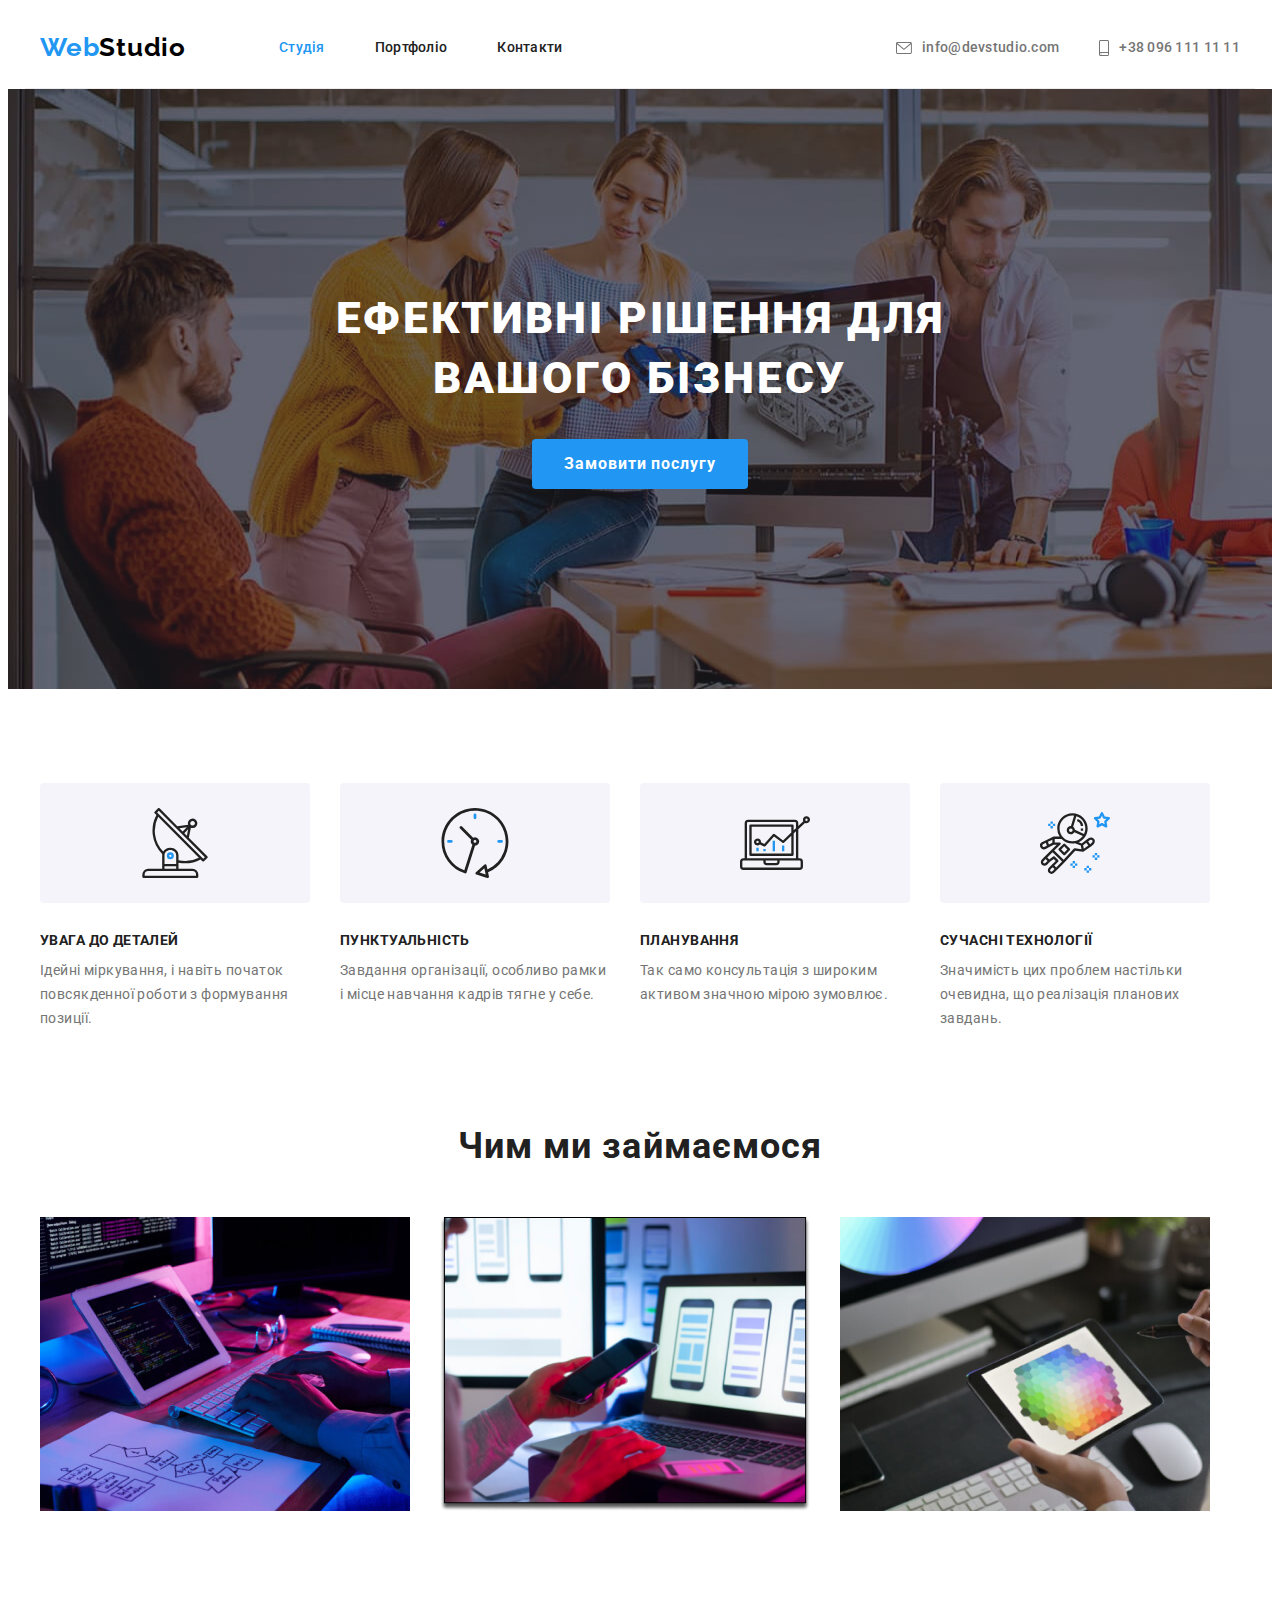
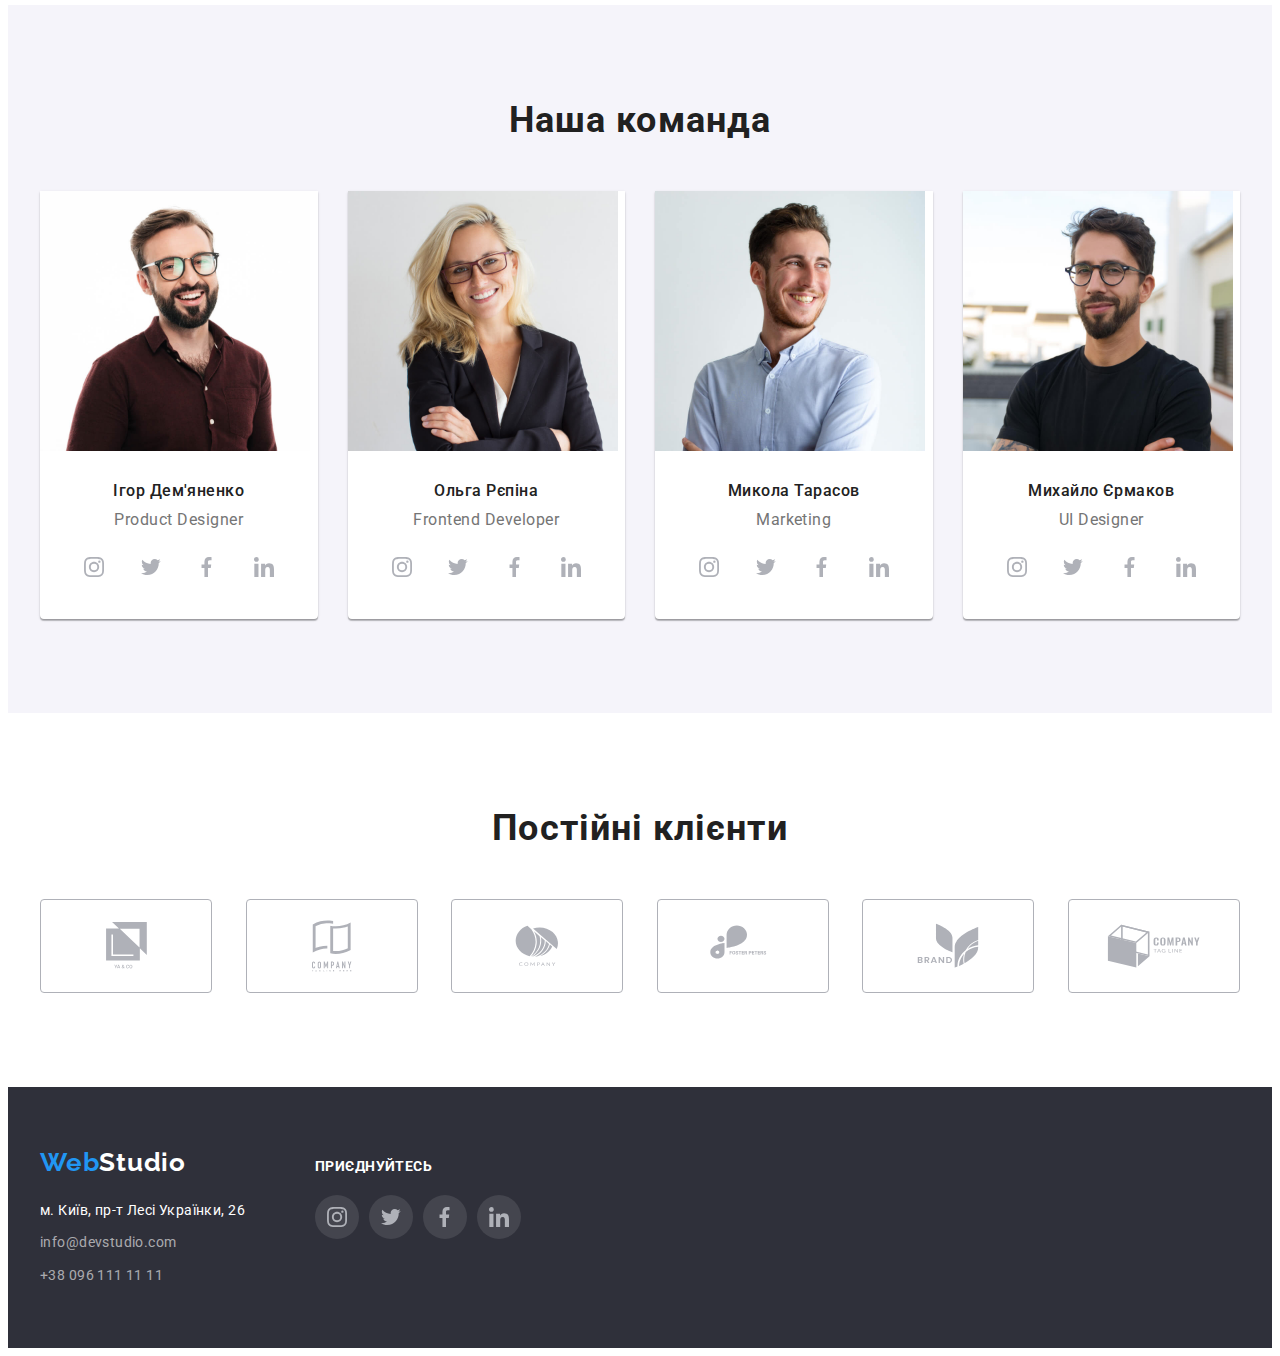
==== index.html @ ff81b197 "update html and css" ====
<!DOCTYPE html>
<html lang="uk">
  <head>
    <meta charset="UTF-8" />
    <meta http-equiv="X-UA-Compatible" content="IE=edge" />
    <meta name="viewport" content="width=device-width, initial-scale=1.0" />
    <title>WebStudio</title>
    <link
      href="https://fonts.googleapis.com/css2?family=Raleway:wght@700&family=Roboto:wght@400;500;700;900&display=swap"
      rel="stylesheet"
    />
    <link
      rel="stylesheet"
      href="https://cdnjs.cloudflare.com/ajax/libs/modern-normalize/1.1.0/modern-normalize.min.css"
      integrity="sha512-wpPYUAdjBVSE4KJnH1VR1HeZfpl1ub8YT/NKx4PuQ5NmX2tKuGu6U/JRp5y+Y8XG2tV+wKQpNHVUX03MfMFn9Q=="
      crossorigin="anonymous"
      referrerpolicy="no-referrer"
    />
    <link rel="stylesheet" href="./css/style.css" />
  </head>
  <body>
    <!-- Шапка сайта -->
    <header>
      <div class="container head">
        <nav class="nav">
          <a href="./index.html" class="logo"><span>Web</span>Studio</a>
          <ul class="site-nav">
            <li class="nav-item">
              <a href="./index.html" class="nav-link current">Студія</a>
            </li>
            <li class="nav-item">
              <a href="./portfolio.html" class="nav-link">Портфоліо</a>
            </li>
            <li class="nav-item">
              <a href="#Контакти" class="nav-link">Контакти</a>
            </li>
          </ul>
        </nav>
        <ul class="address-nav">
          <li class="address">
            <a href="mailto:info@devstudio.com" class="nav-link">
              <svg class="mail">
                <use
                  href="./images/icons.svg#icon-mail"
                  width="16"
                  height="12"
                ></use>
              </svg>
              info@devstudio.com</a
            >
          </li>
          <li class="address">
            <a href="tel:+380961111111" class="nav-link">
              <svg class="mail telephone">
                <use
                  href="./images/icons.svg#icon-telephone"
                  width="10"
                  height="16"
                ></use>
              </svg>
              +38 096 111 11 11</a
            >
          </li>
        </ul>
      </div>
    </header>
    <main>
      <!-- Герой -->
      <section class="section features">
        <div class="container">
          <h1 class="title">Ефективні рішення для вашого бізнесу</h1>
          <button type="button" class="button-title">Замовити послугу</button>
        </div>
      </section>
      <!-- Особливості -->
      <section class="section">
        <div class="container">
          <h2 class="visually-hidden">Наші переваги</h2>
          <ul class="advant">
            <li class="advant-item">
              <div class="advant-icon">
                <svg class="icon">
                  <use
                    href="./images/icons.svg#icon-antenna"
                    width="70"
                    height="70"
                  ></use>
                </svg>
              </div>
              <h3 class="item">Увага до деталей</h3>
              <p class="text">
                Ідейні міркування, і навіть початок повсякденної роботи з
                формування позиції.
              </p>
            </li>
            <li class="advant-item">
              <div class="advant-icon">
                <svg class="icon">
                  <use
                    href="./images/icons.svg#icon-clock"
                    width="70"
                    height="70"
                  ></use>
                </svg>
              </div>
              <h3 class="item">Пунктуальність</h3>
              <p class="text">
                Завдання організації, особливо рамки і місце навчання кадрів
                тягне у себе.
              </p>
            </li>
            <li class="advant-item">
              <div class="advant-icon">
                <svg class="icon">
                  <use
                    href="./images/icons.svg#icon-comp"
                    width="70"
                    height="70"
                  ></use>
                </svg>
              </div>
              <h3 class="item">Планування</h3>
              <p class="text">
                Так само консультація з широким активом значною мірою зумовлює.
              </p>
            </li>
            <li class="advant-item">
              <div class="advant-icon">
                <svg class="icon">
                  <use
                    href="./images/icons.svg#icon-astronaut"
                    width="70"
                    height="70"
                  ></use>
                </svg>
              </div>
              <h3 class="item">Сучасні технології</h3>
              <p class="text">
                Значимість цих проблем настільки очевидна, що реалізація
                планових завдань.
              </p>
            </li>
          </ul>
        </div>
      </section>
      <!-- Чим ми займаємося -->
      <section class="section-about">
        <div class="container">
          <h2 class="title-second">Чим ми займаємося</h2>
          <ul class="about">
            <li class="about-item">
              <img
                class="img"
                src="./images/work/program.jpg"
                alt="Руки на клавіатурі перед монітором"
                width="370"
                height="294"
              />
            </li>
            <li class="about-item">
              <img
                class="img"
                src="./images/work/application.jpg"
                alt="Людина тримає в руці мобільний телефон та працює за ноутбуком"
                width="370"
                height="294"
              />
            </li>
            <li class="about-item">
              <img
                class="img"
                src="./images/work/design.jpg"
                alt="Людина працює на планшеті з палітрою кольорів"
                width="370"
                height="294"
              />
            </li>
          </ul>
        </div>
      </section>
      <!-- Наша команда -->
      <section class="command">
        <div class="container">
          <h2 class="title-second">Наша команда</h2>
          <ul class="command-list">
            <li class="command-item">
              <img
                class="img"
                src="./images/our-team/igor-demianenko.jpg"
                alt="Хлопець в окулярах посміхається"
                width="270"
                height="260"
              />
              <div class="description">
                <h3 class="name">Ігор Дем'яненко</h3>
                <p lang="en" class="profession">Product Designer</p>
                <ul class="social-list">
                  <li class="social-item">
                    <a class="social-link" href="">
                      <svg class="social-icon" width="20" , height="20">
                        <use href="./images/icons.svg#icon-instagram"></use>
                      </svg>
                    </a>
                  </li>
                  <li class="social-item">
                    <a class="social-link" href="">
                      <svg class="social-icon" width="20" , height="20">
                        <use href="./images/icons.svg#icon-twitter"></use>
                      </svg>
                    </a>
                  </li>
                  <li class="social-item">
                    <a class="social-link" href="">
                      <svg class="social-icon" width="20" , height="20">
                        <use href="./images/icons.svg#icon-facebook"></use>
                      </svg>
                    </a>
                  </li>
                  <li class="social-item">
                    <a class="social-link" href="">
                      <svg class="social-icon" width="20" , height="20">
                        <use href="./images/icons.svg#icon-linkedin"></use>
                      </svg>
                    </a>
                  </li>
                </ul>
              </div>
            </li>
            <li class="command-item">
              <img
                class="img"
                src="./images/our-team/olga-repina.jpg"
                alt="Дівчина посміхається"
                width="270"
                height="260"
              />
              <div class="description">
                <h3 class="name">Ольга Рєпіна</h3>
                <p lang="en" class="profession">Frontend Developer</p>
                <ul class="social-list">
                  <li class="social-item">
                    <a class="social-link" href="">
                      <svg class="social-icon" width="20" , height="20">
                        <use href="./images/icons.svg#icon-instagram"></use>
                      </svg>
                    </a>
                  </li>
                  <li class="social-item">
                    <a class="social-link" href="">
                      <svg class="social-icon" width="20" , height="20">
                        <use href="./images/icons.svg#icon-twitter"></use>
                      </svg>
                    </a>
                  </li>
                  <li class="social-item">
                    <a class="social-link" href="">
                      <svg class="social-icon" width="20" , height="20">
                        <use href="./images/icons.svg#icon-facebook"></use>
                      </svg>
                    </a>
                  </li>
                  <li class="social-item">
                    <a class="social-link" href="">
                      <svg class="social-icon" width="20" , height="20">
                        <use href="./images/icons.svg#icon-linkedin"></use>
                      </svg>
                    </a>
                  </li>
                </ul>
              </div>
            </li>
            <li class="command-item">
              <img
                class="img"
                src="./images/our-team/mykola-tarasov.jpg"
                alt="Хлопець посміхається"
                width="270"
                height="260"
              />
              <div class="description">
                <h3 class="name">Микола Тарасов</h3>
                <p lang="en" class="profession">Marketing</p>
                <ul class="social-list">
                  <li class="social-item">
                    <a class="social-link" href="">
                      <svg class="social-icon" width="20" , height="20">
                        <use href="./images/icons.svg#icon-instagram"></use>
                      </svg>
                    </a>
                  </li>
                  <li class="social-item">
                    <a class="social-link" href="">
                      <svg class="social-icon" width="20" , height="20">
                        <use href="./images/icons.svg#icon-twitter"></use>
                      </svg>
                    </a>
                  </li>
                  <li class="social-item">
                    <a class="social-link" href="">
                      <svg class="social-icon" width="20" , height="20">
                        <use href="./images/icons.svg#icon-facebook"></use>
                      </svg>
                    </a>
                  </li>
                  <li class="social-item">
                    <a class="social-link" href="">
                      <svg class="social-icon" width="20" , height="20">
                        <use href="./images/icons.svg#icon-linkedin"></use>
                      </svg>
                    </a>
                  </li>
                </ul>
              </div>
            </li>
            <li class="command-item">
              <img
                class="img"
                src="./images/our-team/mykhailo-ermakov.jpg"
                alt="Хлопець в окулярах посміхається"
                width="270"
                height="260"
              />
              <div class="description">
                <h3 class="name">Михайло Єрмаков</h3>
                <p lang="en" class="profession">UI Designer</p>
                <ul class="social-list">
                  <li class="social-item">
                    <a class="social-link" href="">
                      <svg class="social-icon" width="20" , height="20">
                        <use href="./images/icons.svg#icon-instagram"></use>
                      </svg>
                    </a>
                  </li>
                  <li class="social-item">
                    <a class="social-link" href="">
                      <svg class="social-icon" width="20" , height="20">
                        <use href="./images/icons.svg#icon-twitter"></use>
                      </svg>
                    </a>
                  </li>
                  <li class="social-item">
                    <a class="social-link" href="">
                      <svg class="social-icon" width="20" , height="20">
                        <use href="./images/icons.svg#icon-facebook"></use>
                      </svg>
                    </a>
                  </li>
                  <li class="social-item">
                    <a class="social-link" href="">
                      <svg class="social-icon" width="20" , height="20">
                        <use href="./images/icons.svg#icon-linkedin"></use>
                      </svg>
                    </a>
                  </li>
                </ul>
              </div>
            </li>
          </ul>
        </div>
      </section>
      <!-- Постійні клієнти -->
      <section class="clients">
        <div class="container">
          <h2 class="title-second">Постійні клієнти</h2>
          <ul class="clients-list">
            <li class="clients-item">
              <a class="clients-link" href="">
                <svg class="clients-icon" width="41" , height="46.7">
                  <use href="./images/icons.svg#icon-yaco"></use>
                </svg>
              </a>
            </li>
            <li class="clients-item">
              <a class="clients-link" href="">
                <svg class="clients-icon" width="40" , height="52">
                  <use href="./images/icons.svg#icon-company"></use>
                </svg>
              </a>
            </li>
            <li class="clients-item">
              <a class="clients-link" href="">
                <svg class="clients-icon" width="43.46" , height="41.18">
                  <use href="./images/icons.svg#icon-company-o"></use>
                </svg>
              </a>
            </li>
            <li class="clients-item">
              <a class="clients-link" href="">
                <svg class="clients-icon" width="84.44" , height="40.62">
                  <use href="./images/icons.svg#icon-foster"></use>
                </svg>
              </a>
            </li>
            <li class="clients-item">
              <a class="clients-link" href="">
                <svg class="clients-icon" width="62.54" , height="45.43">
                  <use href="./images/icons.svg#icon-brand"></use>
                </svg>
              </a>
            </li>
            <li class="clients-item">
              <a class="clients-link" href="">
                <svg class="clients-icon" width="93.79" , height="43.93">
                  <use href="./images/icons.svg#icon-tagline"></use>
                </svg>
              </a>
            </li>
          </ul>
        </div>
      </section>
    </main>

    <!-- Підвал -->
    <footer class="footer">
      <div class="container-flex">
        <div class="container-footer">
          <a href="./index.html" class="logo-footer"><span>Web</span>Studio</a>
          <address id="Контакти">
            <ul class="footer-contacts">
              <li class="contacts-map">
                <a
                  href="https://goo.gl/maps/bb7uWpJd3JeG9Nsg9"
                  target="_blank"
                  rel="noopener noreferrer"
                  class="contacts-nav"
                  >м. Київ, пр-т Лесі Українки, 26</a
                >
              </li>
              <li class="contacts">
                <a href="mailto:info@devstudio.com" class="contacts-link"
                  >info@devstudio.com</a
                >
              </li>
              <li class="contacts">
                <a href="tel:+380961111111" class="contacts-link"
                  >+38 096 111 11 11</a
                >
              </li>
            </ul>
          </address>
        </div>
        <div class="footer-social">
          <h3 class="social-title">Приєднуйтесь</h3>
          <ul class="social-list-footer">
            <li class="social-item-footer">
              <a class="social-link-footer" href="">
                <svg class="social-icon" width="20" , height="20">
                  <use href="./images/icons.svg#icon-instagram"></use>
                </svg>
              </a>
            </li>
            <li class="social-item-footer">
              <a class="social-link-footer" href="">
                <svg class="social-icon" width="20" , height="20">
                  <use href="./images/icons.svg#icon-twitter"></use>
                </svg>
              </a>
            </li>
            <li class="social-item-footer">
              <a class="social-link-footer" href="">
                <svg class="social-icon" width="20" , height="20">
                  <use href="./images/icons.svg#icon-facebook"></use>
                </svg>
              </a>
            </li>
            <li class="social-item-footer">
              <a class="social-link-footer" href="">
                <svg class="social-icon" width="20" , height="20">
                  <use href="./images/icons.svg#icon-linkedin"></use>
                </svg>
              </a>
            </li>
          </ul>
        </div>
      </div>
    </footer>
  </body>
</html>
---- css/style.css ----
:root {
  --primary-text-color: #757575;
  --title-text-color: #212121;
  --accent-color: #2196f3;
  --primary-white-color: #ffffff;
}

body {
  font-family: "Roboto", sans-serif;
  font-weight: 400;
  font-size: 14px;
  line-height: 1.71;
  letter-spacing: 0.03em;

  color: #757575;
  background-color: #ffffff;
}
ul {
  list-style: none;
}
a {
  text-decoration: none;
}
h1,
h2,
h3,
p,
ul,
li,
img {
  margin-top: 0;
  margin-bottom: 0;
}
.container {
  width: 1200px;
  margin-left: auto;
  margin-right: auto;
  padding-left: 15px;
  padding-right: 15px;
}
.img {
  display: block;
}
/* Шапка сайта */

.logo {
  padding-top: 24px;
  padding-bottom: 25px;
  font-family: "Raleway";
  font-style: normal;
  font-weight: 700;
  font-size: 26px;
  line-height: 1.19;
  letter-spacing: 0.03em;
  color: #000000;
}
.logo > span {
  color: var(--accent-color);
}
.logo:hover,
.logo:focus {
  color: var(--accent-color);
}
.head {
  display: flex;
  align-items: center;
  border-bottom: 1px solid #ececec;
}
.nav {
  display: flex;
}
.site-nav {
  display: flex;
  padding-left: 0;
  align-items: center;
  margin-left: 93px;
}
.address-nav {
  display: flex;
  padding-left: 0;
  margin-left: auto;
}
.nav-item:not(:last-child) {
  margin-right: 50px;
}
.address-nav .address:not(:last-child) {
  margin-right: 40px;
}
.nav-link:hover,
.nav-link:focus {
  color: var(--accent-color);
}
.nav-link {
  padding-top: 32px;
  padding-bottom: 32px;
  font-weight: 500;
  font-size: 14px;
  line-height: 1.14;
  letter-spacing: 0.02em;
  color: var(--title-text-color);
}

.site-nav .nav-link.current {
  color: var(--accent-color);
}
.address .nav-link {
  display: flex;
  align-items: center;
  color: var(--primary-text-color);
}
.address .nav-link:hover,
.address .nav-link:focus {
  color: var(--accent-color);
}

.mail {
  margin-right: 10px;
  width: 16px;
  height: 12px;
  fill: var(--primary-text-color);
}

.nav-link:hover .mail,
.nav-link:focus .mail {
  fill: var(--accent-color);
}
.telephone {
  width: 10px;
  height: 16px;
}

/* Герой */
.section {
  padding-top: 94px;
  padding-bottom: 94px;
}
.features {
  background-image: linear-gradient(
      rgba(47, 48, 58, 0.4),
      rgba(47, 48, 58, 0.4)
    ),
    url(../images/hero.jpg);
  background-size: cover;
  background-color: #c4c4c4;
  padding-top: 200px;
  padding-bottom: 200px;
  background-color: #2f303a;
  text-align: center;
}
.title {
  margin-right: auto;
  margin-left: auto;
  margin-bottom: 30px;
  max-width: 696px;
  font-weight: 900;
  font-size: 44px;
  line-height: 1.36;
  text-align: center;
  letter-spacing: 0.06em;
  text-transform: uppercase;
  color: #ffffff;
}
.button-title {
  padding: 10px 32px;
  min-width: 216px;
  font-family: "Roboto", sans-serif;
  font-weight: 700;
  font-size: 16px;
  line-height: 1.88;
  letter-spacing: 0.06em;
  color: #ffffff;
  background-color: var(--accent-color);
  cursor: pointer;
  border-radius: 4px;
  border: 0;
  text-align: center;
}
.button-title:hover,
.button-title:focus,
.button-title:active {
  background-color: #188ce8;
}
/* Особливості */
.advant {
  display: flex;
  padding-left: 0;
}
.advant-item {
  width: 270px;
}
.advant-item:not(:last-child) {
  margin-right: 30px;
}
.advant-icon {
  display: flex;
  justify-content: center;
  align-items: center;
  margin-bottom: 30px;
  width: 270px;
  height: 120px;
  background-color: #f5f4fa;
  border-radius: 4px;
}
.icon {
  width: 70px;
  height: 70px;
}
.item {
  margin-bottom: 10px;
  font-weight: 700;
  font-size: 14px;
  line-height: 1.14;
  letter-spacing: 0.03em;
  text-transform: uppercase;
  color: var(--title-text-color);
}
.text {
  font-weight: 400;
  font-size: 14px;
  line-height: 1.71;
  letter-spacing: 0.03em;
  color: var(--primary-text-color);
}
/* Чим ми займаємося */
.section-about {
  padding-bottom: 94px;
}
.about {
  display: flex;
  margin-left: -30px;
  margin-top: 50px;
  padding-left: 0;
  outline: 1px tomato;
}
.about-item {
  margin-left: 30px;
  height: 294px;
}

/* Наша команда */
.command-list {
  display: flex;
  padding-left: 0;
  margin-left: -30px;
}
.command-item {
  margin-left: 30px;
  flex-basis: calc((100% - 4 * 30px) / 4);

  background: #ffffff;
  box-shadow: 0px 1px 3px rgba(0, 0, 0, 0.12), 0px 1px 1px rgba(0, 0, 0, 0.14),
    0px 2px 1px rgba(0, 0, 0, 0.2);
  border-radius: 0px 0px 4px 4px;
}
.description {
  padding-top: 30px;
  padding-bottom: 30px;
  padding-left: 32px;
  padding-right: 32px;
  text-align: center;
}
.title-second {
  margin-bottom: 50px;
  font-weight: 700;
  font-size: 36px;
  line-height: 42px;
  text-align: center;
  letter-spacing: 0.03em;
  color: var(--title-text-color);
}
.name {
  margin-bottom: 10px;
  font-weight: 500;
  font-size: 16px;
  line-height: 1.19;
  letter-spacing: 0.03em;
  color: var(--title-text-color);
}
.profession {
  margin-bottom: 16px;
  font-weight: 400;
  font-size: 16px;
  line-height: 1.19;
  letter-spacing: 0.03em;
  color: var(--primary-text-color);
}

.command {
  background-color: #f5f4fa;
  padding-top: 94px;
  padding-bottom: 94px;
}
.social-list {
  display: flex;
  padding-left: 0;
  justify-content: space-between;
}
.social-link {
  display: flex;
  align-items: center;
  justify-content: center;
  width: 44px;
  height: 44px;
  background-color: #ffffff;
}
.social-icon {
  fill: #afb1b8;
}
.social-link:hover .social-icon,
.social-link:focus .social-icon {
  fill: var(--primary-white-color);
}
.social-link:hover,
.social-link:focus {
  background-color: var(--accent-color);
  border-radius: 50%;
  box-shadow: 0px 4px 4px rgba(0, 0, 0, 0.25);
}
/* Постійні клієнти */
.clients {
  padding-top: 94px;
  padding-bottom: 94px;
}
.clients-list {
  display: flex;
  padding-left: 0;
  justify-content: space-between;
}
.clients-item {
  display: flex;
  border: 1px solid #afb1b8;
  border-radius: 4px;
}
.clients-link {
  display: flex;
  width: 170px;
  height: 92px;
  justify-content: center;
  align-items: center;
}

.clients-icon {
  fill: #afb1b8;
}
.clients-link:hover .clients-icon,
.clients-link:focus .clients-icon {
  fill: var(--primary-white-color);
}
.clients-link:hover,
.clients-link:focus {
  background-color: var(--accent-color);
  filter: drop-shadow(0px 4px 4px rgba(0, 0, 0, 0.25));
}
/* Підвал */
.footer {
  padding-top: 60px;
  padding-bottom: 60px;
  background-color: #2f303a;
}
.footer-contacts {
  padding-left: 0;
}
.logo-footer {
  margin-bottom: 20px;
  font-family: "Raleway", sans-serif;
  font-style: normal;
  font-weight: 700;
  font-size: 26px;
  line-height: 1.19;
  letter-spacing: 0.03em;
  color: var(--primary-white-color);
}
.logo-footer > span {
  color: var(--accent-color);
}
.contacts {
  font-style: normal;
  margin-top: 9px;
}
address {
  margin-top: 20px;
}
.contacts-nav {
  font-style: normal;
  font-weight: 400;
  font-size: 14px;
  line-height: 1.71;
  letter-spacing: 0.03em;
  color: var(--primary-white-color);
}
.contacts-link {
  margin-top: 9px;
  font-weight: 400;
  font-size: 14px;
  line-height: 1.71;
  letter-spacing: 0.03em;
  color: rgba(255, 255, 255, 0.6);
}
.logo-footer:hover,
.logo-footer:focus {
  color: var(--accent-color);
}
.contacts-nav:hover,
.contacts-nav:focus {
  color: var(--accent-color);
}
.contacts-link:hover,
.contacts-link:focus {
  color: var(--accent-color);
}
.container-flex {
  display: flex;
  align-items: baseline;
  width: 1200px;
  margin-left: auto;
  margin-right: auto;
  padding-left: 15px;
  padding-right: 15px;
}
.container-footer {
  display: inline-block;
  margin: 0;
  padding: 0;
}
.footer-social {
  display: inline-block;

  margin-left: 70px;

  align-items: center;
}
.footer-address {
  display: block;
}
.social-title {
  padding-bottom: 20px;
  font-weight: 700;
  font-size: 14px;
  line-height: 1.14;
  letter-spacing: 0.03em;
  text-transform: uppercase;

  color: #ffffff;
}
.social-list-footer {
  display: flex;
  padding-left: 0;
  width: 206px;
  height: 44px;
  justify-content: space-between;
}

.social-link-footer {
  display: flex;
  align-items: center;
  justify-content: center;
  width: 44px;
  height: 44px;
  background: rgba(255, 255, 255, 0.1);
  border-radius: 50%;
}
.social-icon-footer {
  fill: #afb1b8;
}
.social-link-footer:hover .social-icon,
.social-link-footer:focus .social-icon {
  fill: var(--primary-white-color);
}
.social-link-footer:hover,
.social-link-footer:focus {
  background-color: var(--accent-color);
  border-radius: 50%;
  filter: drop-shadow(0px 4px 4px rgba(0, 0, 0, 0.25));
}
/* Портфоліо */
.buttons {
  display: flex;
  justify-content: center;
  padding-left: 0;
  margin-bottom: 50px;
}
.button {
  padding: 6px 22px;
  font-family: "Roboto", sans-serif;
  font-weight: 500;
  font-size: 16px;
  line-height: 1.62;
  text-align: center;
  letter-spacing: 0.03em;
  color: var(--title-text-color);
  background-color: #f5f4fa;
  cursor: pointer;
  border-radius: 4px;
  border: 0;
}
.button-item:not(:last-child) {
  margin-right: 8px;
}
button:hover,
button:focus,
button:active {
  color: var(--primary-white-color);
  background-color: var(--accent-color);
  filter: drop-shadow(0px 4px 4px rgba(0, 0, 0, 0.25));
}
/* Проекти */
.project-list {
  display: flex;
  flex-wrap: wrap;
  padding-left: 0;
  margin-left: -30px;
  margin-top: -30px;
}
.project {
  flex-basis: calc((100% - 90px) / 3);
  margin-left: 30px;
  margin-top: 30px;
  width: 370px;
  background: #ffffff;
}
.project-title {
  margin-bottom: 4px;
  font-weight: 700;
  font-size: 18px;
  line-height: 2;
  letter-spacing: 0.06em;
  color: var(--title-text-color);
}
.project-text {
  font-weight: 400;
  font-size: 16px;
  line-height: 1.88;
  letter-spacing: 0.03em;
  color: var(--primary-text-color);
}
.visually-hidden {
  position: absolute;
  white-space: nowrap;
  width: 1px;
  height: 1px;
  overflow: hidden;
  border: 0;
  padding: 0;
  clip: rect(0 0 0 0);
  clip-path: inset(50%);
  margin: -1px;
}
.poster {
  padding: 20px 24px;
  border-left: 1px solid #eeeeee;
  border-bottom: 1px solid #eeeeee;
  border-right: 1px solid #eeeeee;
}
.project:hover,
.project:focus {
  filter: drop-shadow(0px 4px 4px rgba(0, 0, 0, 0.25));
}
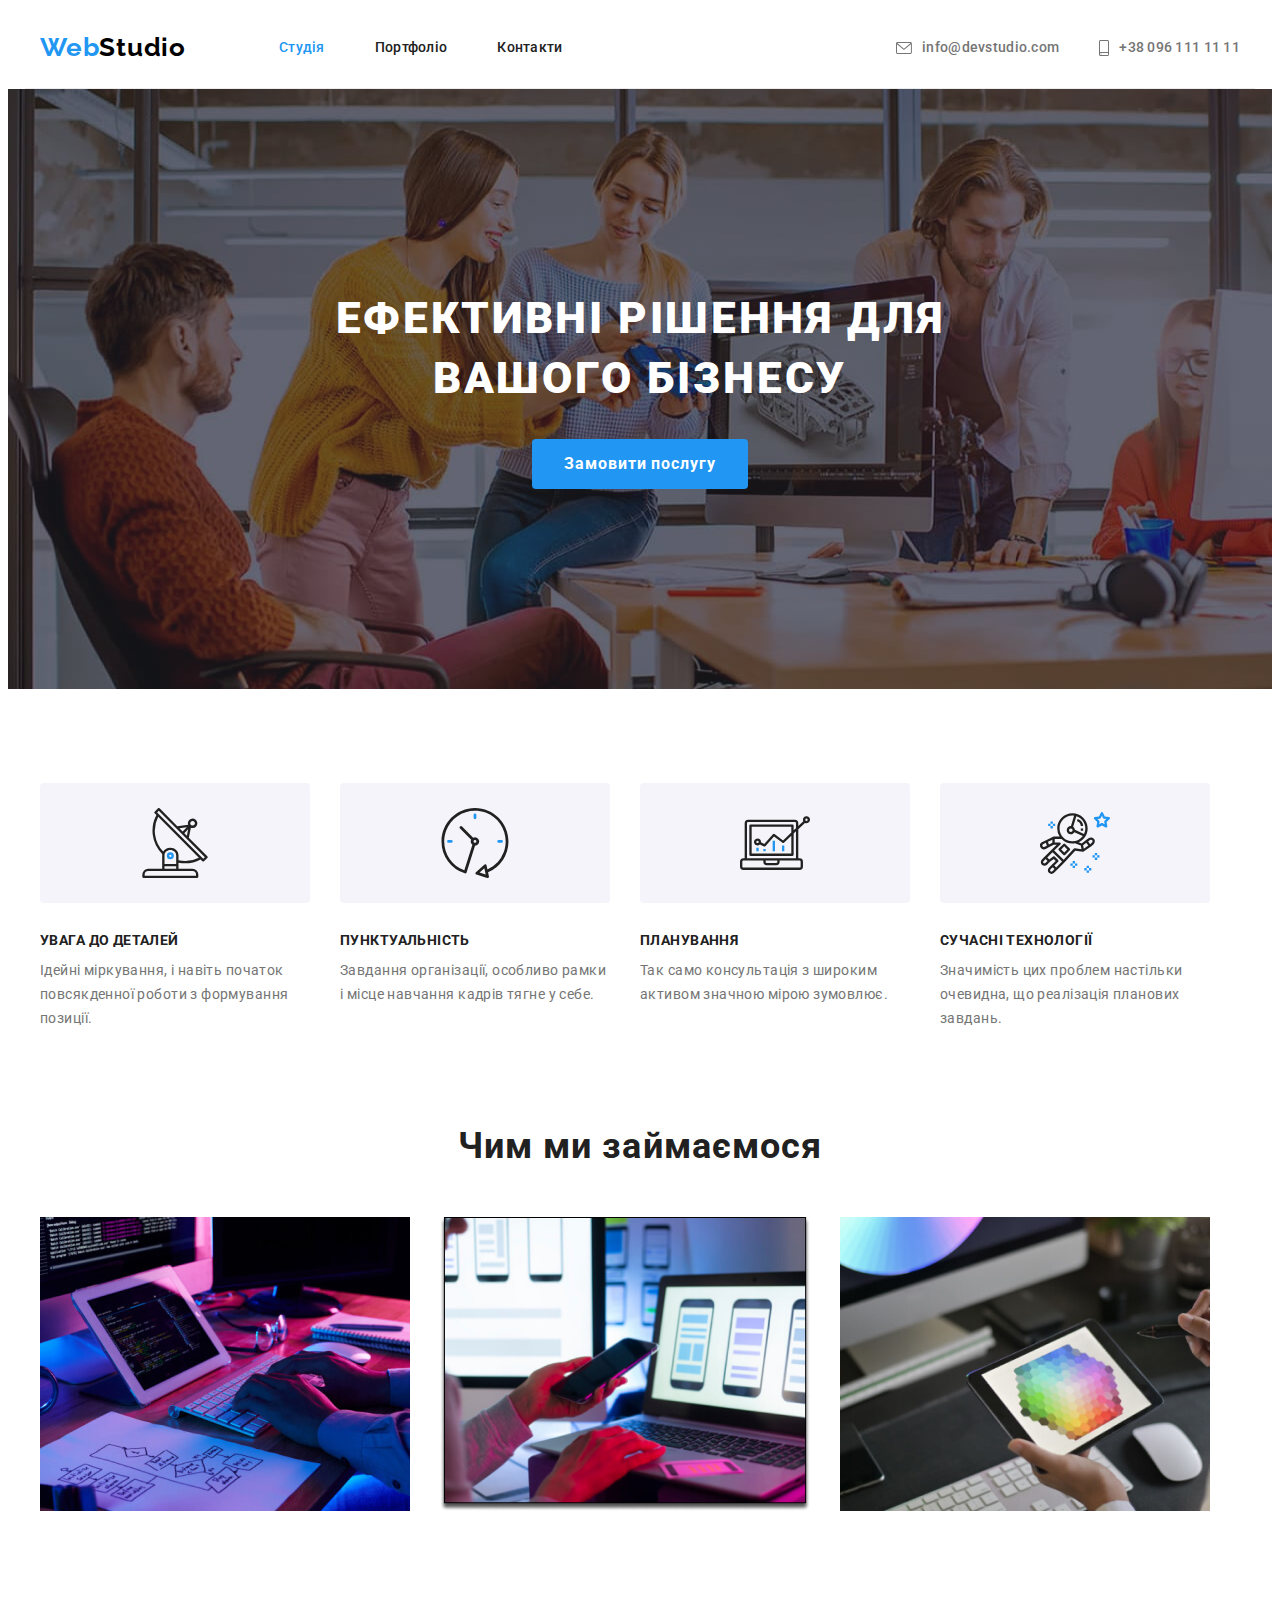
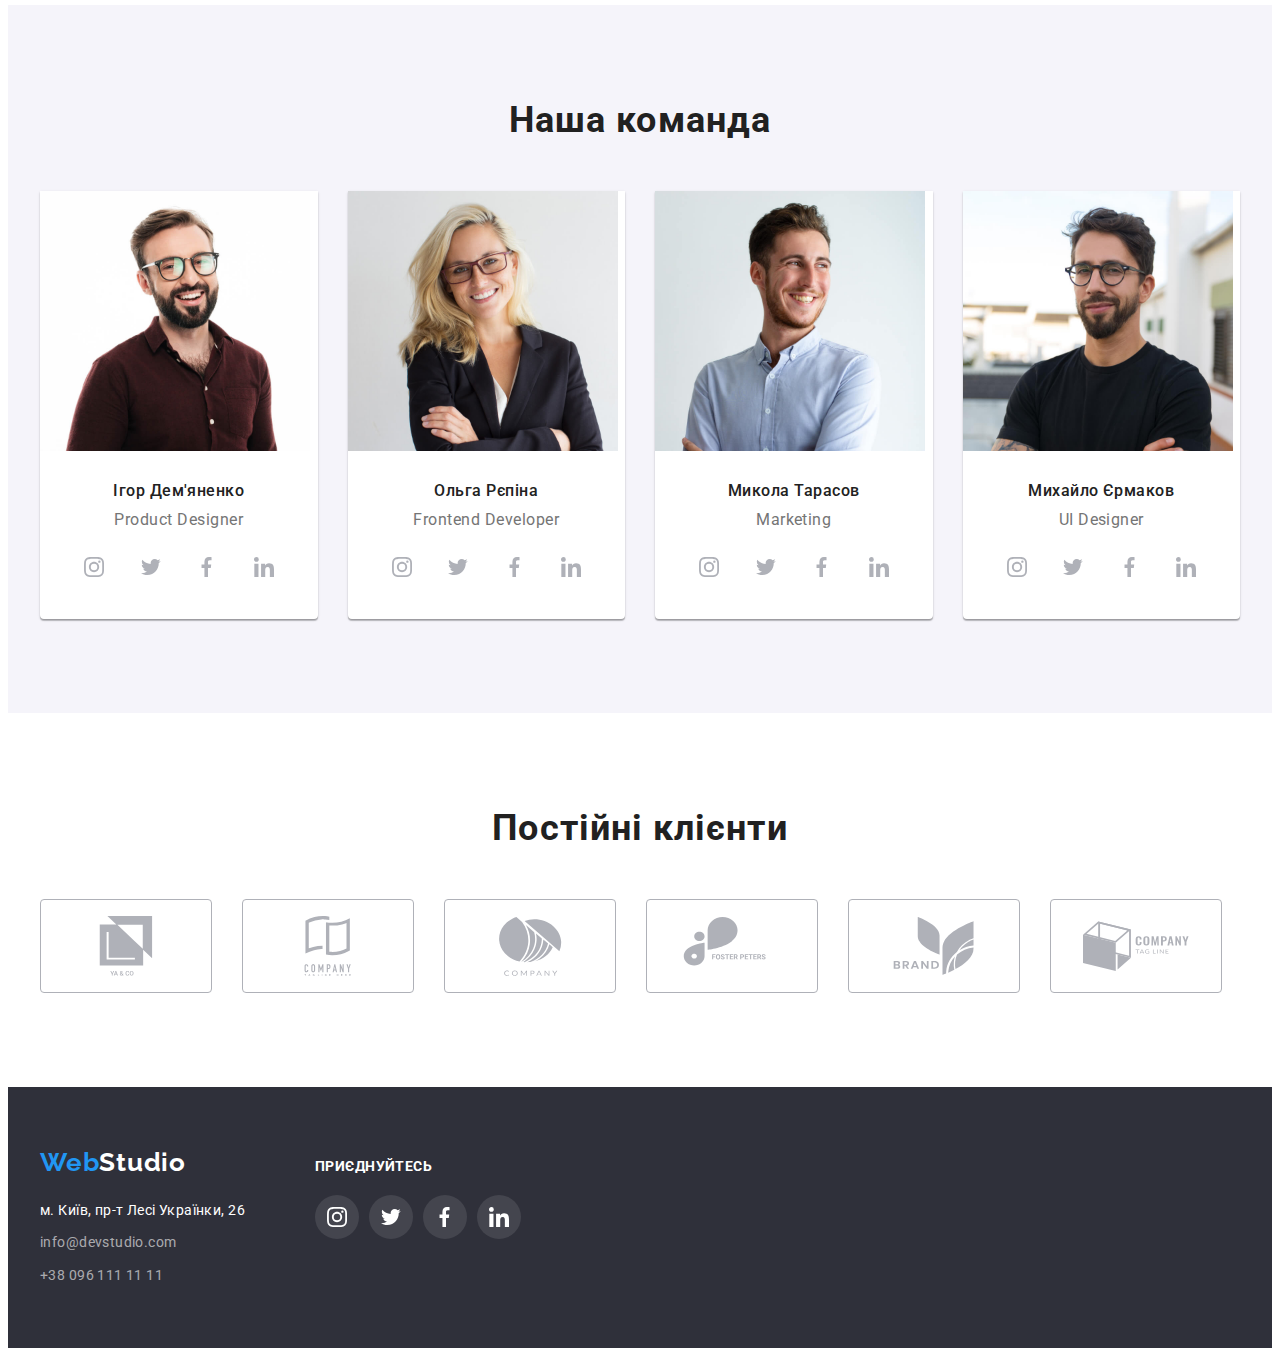
==== commit c207d049: "fix html and css" ====
--- a/index.html
+++ b/index.html
@@ -197,28 +197,28 @@
                 <ul class="social-list">
                   <li class="social-item">
                     <a class="social-link" href="">
-                      <svg class="social-icon" width="20" , height="20">
+                      <svg class="social-icon" width="20" height="20">
                         <use href="./images/icons.svg#icon-instagram"></use>
                       </svg>
                     </a>
                   </li>
                   <li class="social-item">
                     <a class="social-link" href="">
-                      <svg class="social-icon" width="20" , height="20">
+                      <svg class="social-icon" width="20" height="20">
                         <use href="./images/icons.svg#icon-twitter"></use>
                       </svg>
                     </a>
                   </li>
                   <li class="social-item">
                     <a class="social-link" href="">
-                      <svg class="social-icon" width="20" , height="20">
+                      <svg class="social-icon" width="20" height="20">
                         <use href="./images/icons.svg#icon-facebook"></use>
                       </svg>
                     </a>
                   </li>
                   <li class="social-item">
                     <a class="social-link" href="">
-                      <svg class="social-icon" width="20" , height="20">
+                      <svg class="social-icon" width="20" height="20">
                         <use href="./images/icons.svg#icon-linkedin"></use>
                       </svg>
                     </a>
@@ -240,28 +240,28 @@
                 <ul class="social-list">
                   <li class="social-item">
                     <a class="social-link" href="">
-                      <svg class="social-icon" width="20" , height="20">
+                      <svg class="social-icon" width="20" height="20">
                         <use href="./images/icons.svg#icon-instagram"></use>
                       </svg>
                     </a>
                   </li>
                   <li class="social-item">
                     <a class="social-link" href="">
-                      <svg class="social-icon" width="20" , height="20">
+                      <svg class="social-icon" width="20" height="20">
                         <use href="./images/icons.svg#icon-twitter"></use>
                       </svg>
                     </a>
                   </li>
                   <li class="social-item">
                     <a class="social-link" href="">
-                      <svg class="social-icon" width="20" , height="20">
+                      <svg class="social-icon" width="20" height="20">
                         <use href="./images/icons.svg#icon-facebook"></use>
                       </svg>
                     </a>
                   </li>
                   <li class="social-item">
                     <a class="social-link" href="">
-                      <svg class="social-icon" width="20" , height="20">
+                      <svg class="social-icon" width="20" height="20">
                         <use href="./images/icons.svg#icon-linkedin"></use>
                       </svg>
                     </a>
@@ -283,28 +283,28 @@
                 <ul class="social-list">
                   <li class="social-item">
                     <a class="social-link" href="">
-                      <svg class="social-icon" width="20" , height="20">
+                      <svg class="social-icon" width="20" height="20">
                         <use href="./images/icons.svg#icon-instagram"></use>
                       </svg>
                     </a>
                   </li>
                   <li class="social-item">
                     <a class="social-link" href="">
-                      <svg class="social-icon" width="20" , height="20">
+                      <svg class="social-icon" width="20" height="20">
                         <use href="./images/icons.svg#icon-twitter"></use>
                       </svg>
                     </a>
                   </li>
                   <li class="social-item">
                     <a class="social-link" href="">
-                      <svg class="social-icon" width="20" , height="20">
+                      <svg class="social-icon" width="20" height="20">
                         <use href="./images/icons.svg#icon-facebook"></use>
                       </svg>
                     </a>
                   </li>
                   <li class="social-item">
                     <a class="social-link" href="">
-                      <svg class="social-icon" width="20" , height="20">
+                      <svg class="social-icon" width="20" height="20">
                         <use href="./images/icons.svg#icon-linkedin"></use>
                       </svg>
                     </a>
@@ -326,28 +326,28 @@
                 <ul class="social-list">
                   <li class="social-item">
                     <a class="social-link" href="">
-                      <svg class="social-icon" width="20" , height="20">
+                      <svg class="social-icon" width="20" height="20">
                         <use href="./images/icons.svg#icon-instagram"></use>
                       </svg>
                     </a>
                   </li>
                   <li class="social-item">
                     <a class="social-link" href="">
-                      <svg class="social-icon" width="20" , height="20">
+                      <svg class="social-icon" width="20" height="20">
                         <use href="./images/icons.svg#icon-twitter"></use>
                       </svg>
                     </a>
                   </li>
                   <li class="social-item">
                     <a class="social-link" href="">
-                      <svg class="social-icon" width="20" , height="20">
+                      <svg class="social-icon" width="20" height="20">
                         <use href="./images/icons.svg#icon-facebook"></use>
                       </svg>
                     </a>
                   </li>
                   <li class="social-item">
                     <a class="social-link" href="">
-                      <svg class="social-icon" width="20" , height="20">
+                      <svg class="social-icon" width="20" height="20">
                         <use href="./images/icons.svg#icon-linkedin"></use>
                       </svg>
                     </a>
@@ -365,42 +365,42 @@
           <ul class="clients-list">
             <li class="clients-item">
               <a class="clients-link" href="">
-                <svg class="clients-icon" width="41" , height="46.7">
+                <svg class="clients-icon" width="106" height="60">
                   <use href="./images/icons.svg#icon-yaco"></use>
                 </svg>
               </a>
             </li>
             <li class="clients-item">
               <a class="clients-link" href="">
-                <svg class="clients-icon" width="40" , height="52">
+                <svg class="clients-icon" width="106" height="60">
                   <use href="./images/icons.svg#icon-company"></use>
                 </svg>
               </a>
             </li>
             <li class="clients-item">
               <a class="clients-link" href="">
-                <svg class="clients-icon" width="43.46" , height="41.18">
+                <svg class="clients-icon" width="106" height="60">
                   <use href="./images/icons.svg#icon-company-o"></use>
                 </svg>
               </a>
             </li>
             <li class="clients-item">
               <a class="clients-link" href="">
-                <svg class="clients-icon" width="84.44" , height="40.62">
+                <svg class="clients-icon" width="106" height="60">
                   <use href="./images/icons.svg#icon-foster"></use>
                 </svg>
               </a>
             </li>
             <li class="clients-item">
               <a class="clients-link" href="">
-                <svg class="clients-icon" width="62.54" , height="45.43">
+                <svg class="clients-icon" width="106" height="60">
                   <use href="./images/icons.svg#icon-brand"></use>
                 </svg>
               </a>
             </li>
             <li class="clients-item">
               <a class="clients-link" href="">
-                <svg class="clients-icon" width="93.79" , height="43.93">
+                <svg class="clients-icon" width="106" height="60">
                   <use href="./images/icons.svg#icon-tagline"></use>
                 </svg>
               </a>
@@ -444,28 +444,28 @@
           <ul class="social-list-footer">
             <li class="social-item-footer">
               <a class="social-link-footer" href="">
-                <svg class="social-icon" width="20" , height="20">
+                <svg class="social-icon-footer" width="20" height="20">
                   <use href="./images/icons.svg#icon-instagram"></use>
                 </svg>
               </a>
             </li>
             <li class="social-item-footer">
               <a class="social-link-footer" href="">
-                <svg class="social-icon" width="20" , height="20">
+                <svg class="social-icon-footer" width="20" height="20">
                   <use href="./images/icons.svg#icon-twitter"></use>
                 </svg>
               </a>
             </li>
             <li class="social-item-footer">
               <a class="social-link-footer" href="">
-                <svg class="social-icon" width="20" , height="20">
+                <svg class="social-icon-footer" width="20" height="20">
                   <use href="./images/icons.svg#icon-facebook"></use>
                 </svg>
               </a>
             </li>
             <li class="social-item-footer">
               <a class="social-link-footer" href="">
-                <svg class="social-icon" width="20" , height="20">
+                <svg class="social-icon-footer" width="20" height="20">
                   <use href="./images/icons.svg#icon-linkedin"></use>
                 </svg>
               </a>
--- a/css/style.css
+++ b/css/style.css
@@ -133,6 +133,7 @@
 .section {
   padding-top: 94px;
   padding-bottom: 94px;
+  align-items: center;
 }
 .features {
   background-image: linear-gradient(
@@ -140,8 +141,12 @@
       rgba(47, 48, 58, 0.4)
     ),
     url(../images/hero.jpg);
+  max-width: 1600px;
+
   background-size: cover;
   background-color: #c4c4c4;
+  margin-left: auto;
+  margin-right: auto;
   padding-top: 200px;
   padding-bottom: 200px;
   background-color: #2f303a;
@@ -324,12 +329,15 @@
 .clients-list {
   display: flex;
   padding-left: 0;
-  justify-content: space-between;
-}
+}
+
 .clients-item {
   display: flex;
   border: 1px solid #afb1b8;
   border-radius: 4px;
+}
+.clients-item + .clients-item {
+  margin-left: 30px;
 }
 .clients-link {
   display: flex;
@@ -344,12 +352,12 @@
 }
 .clients-link:hover .clients-icon,
 .clients-link:focus .clients-icon {
-  fill: var(--primary-white-color);
-}
-.clients-link:hover,
-.clients-link:focus {
-  background-color: var(--accent-color);
-  filter: drop-shadow(0px 4px 4px rgba(0, 0, 0, 0.25));
+  fill: var(--accent-color);
+}
+.clients-item:hover,
+.clients-item:focus {
+  border: 1px solid var(--accent-color);
+  /* box-shadow: 0px 4px 4px 0px rgba(0, 0, 0, 0.25); */
 }
 /* Підвал */
 .footer {
@@ -433,7 +441,7 @@
   display: block;
 }
 .social-title {
-  padding-bottom: 20px;
+  margin-bottom: 20px;
   font-weight: 700;
   font-size: 14px;
   line-height: 1.14;
@@ -460,12 +468,9 @@
   border-radius: 50%;
 }
 .social-icon-footer {
-  fill: #afb1b8;
-}
-.social-link-footer:hover .social-icon,
-.social-link-footer:focus .social-icon {
   fill: var(--primary-white-color);
 }
+
 .social-link-footer:hover,
 .social-link-footer:focus {
   background-color: var(--accent-color);
@@ -501,7 +506,7 @@
 button:active {
   color: var(--primary-white-color);
   background-color: var(--accent-color);
-  filter: drop-shadow(0px 4px 4px rgba(0, 0, 0, 0.25));
+  box-shadow: 0px 4px 4px 0px rgba(0, 0, 0, 0.25);
 }
 /* Проекти */
 .project-list {
@@ -551,7 +556,10 @@
   border-bottom: 1px solid #eeeeee;
   border-right: 1px solid #eeeeee;
 }
-.project:hover,
-.project:focus {
-  filter: drop-shadow(0px 4px 4px rgba(0, 0, 0, 0.25));
-}
+.project-link {
+  display: block;
+}
+.project-link:hover,
+.project-link:focus {
+  box-shadow: 0px 4px 4px 0px rgba(0, 0, 0, 0.25);
+}
